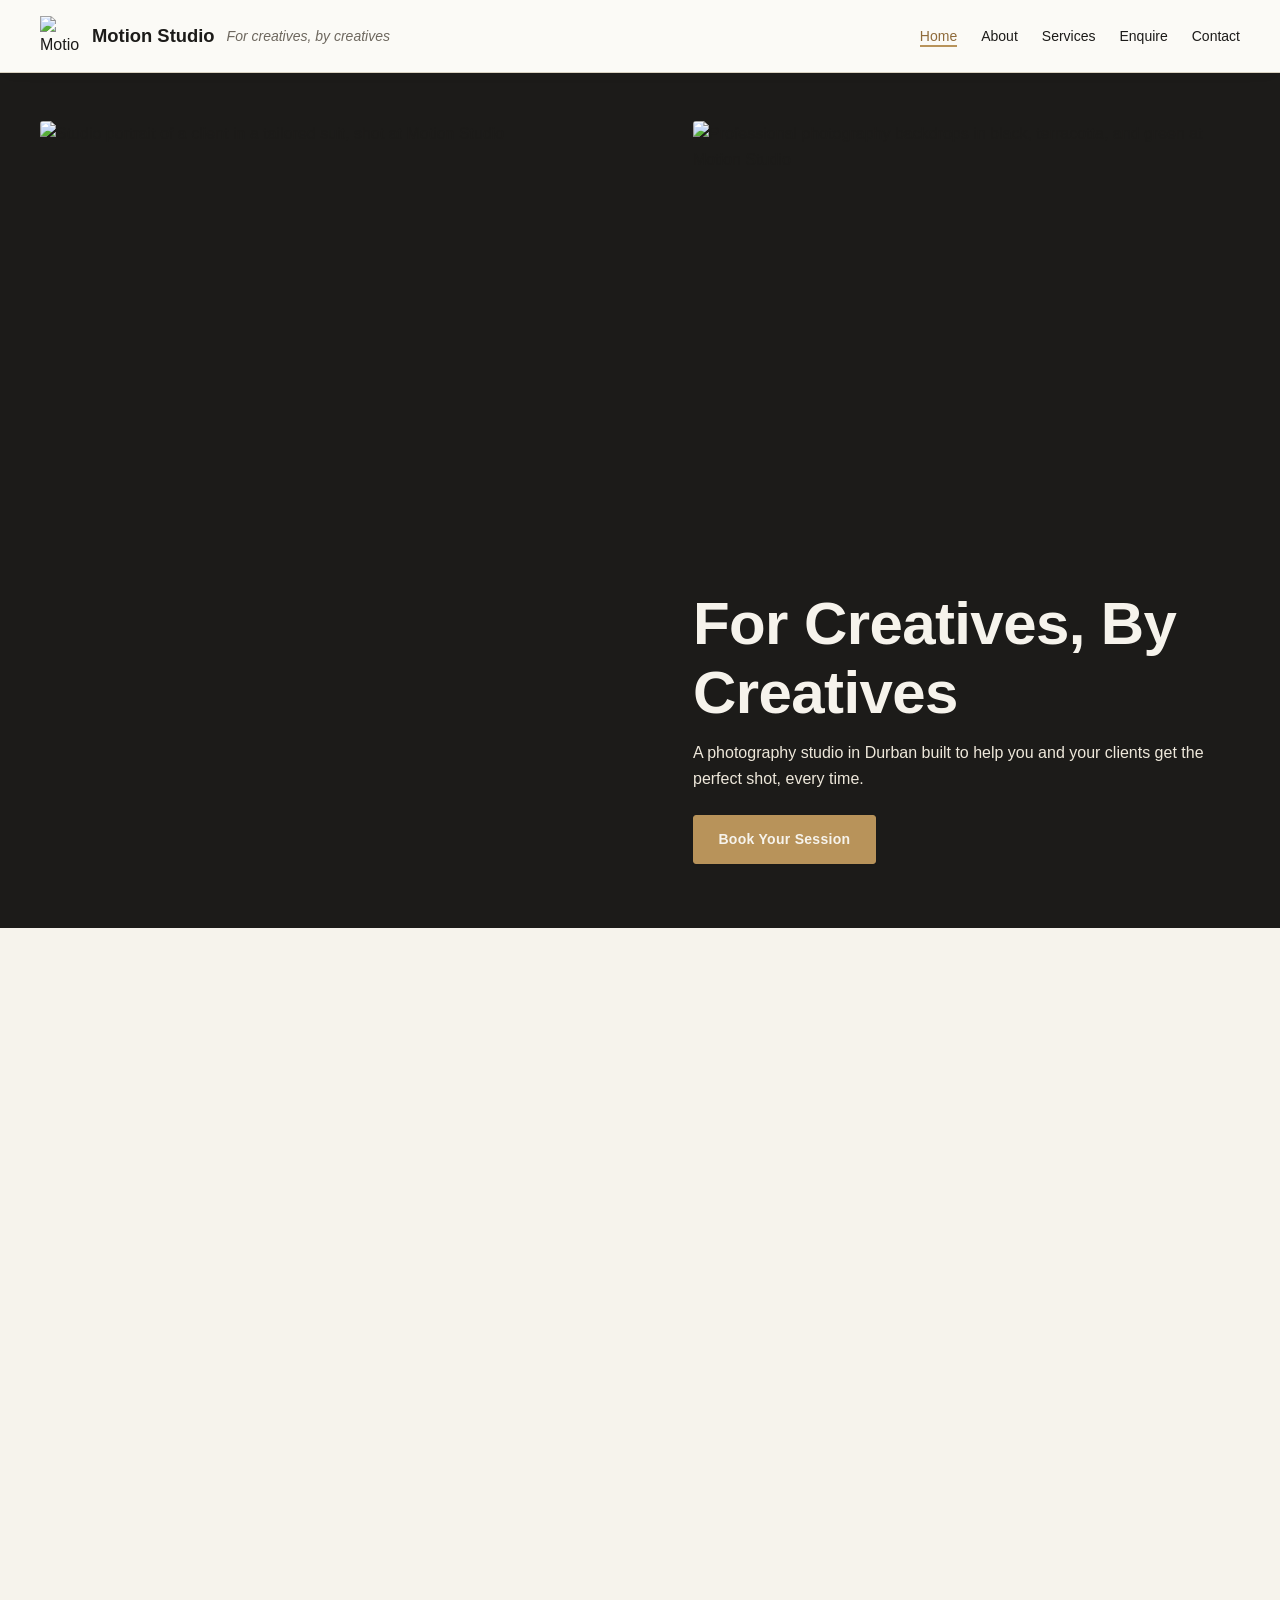
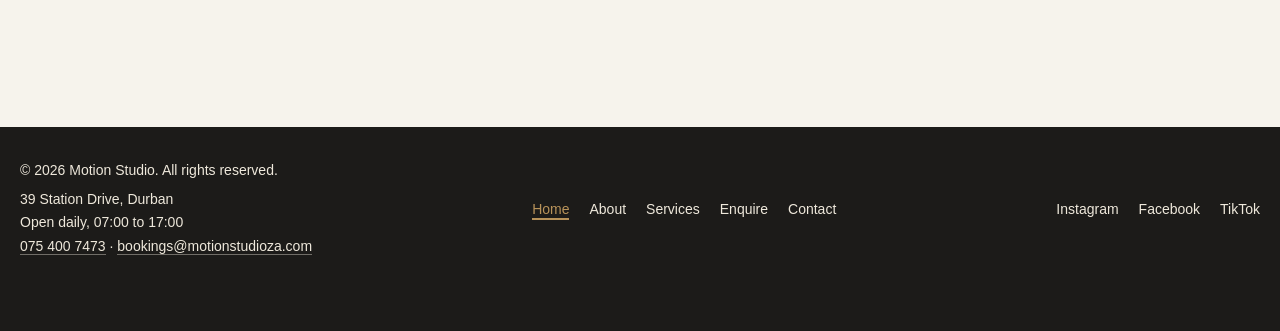
==== index.html @ 0e7d840b "Update all pages with SEO tags, structure and Part 3 features Unique titles and descriptions, canoni" ====
<!DOCTYPE html>
<html lang="en">
<head>
    <meta charset="UTF-8">
    <meta name="viewport" content="width=device-width, initial-scale=1.0">
    <meta http-equiv="Content-Security-Policy" content="default-src 'self'; script-src 'self'; style-src 'self' https://fonts.googleapis.com; font-src https://fonts.gstatic.com; img-src 'self' data: https://*.basemaps.cartocdn.com; connect-src 'self' https://formsubmit.co; form-action 'self' https://formsubmit.co mailto:; base-uri 'self'; object-src 'none'">
    <meta name="referrer" content="strict-origin-when-cross-origin">
    <title>Photography Studio Hire in Durban | Motion Studio</title>
    <meta name="description" content="Motion Studio is a family-run photography studio in Durban. Hire the studio, themed backdrops and lights, or book a full maternity or graduation shoot.">
    <meta name="robots" content="index, follow">
    <meta name="theme-color" content="#1c1b19">
    <link rel="canonical" href="https://YOUR-USERNAME.github.io/motion-studio-website/">
    <link rel="icon" href="images/logo.png" type="image/png">
    <meta property="og:type" content="website">
    <meta property="og:site_name" content="Motion Studio">
    <meta property="og:locale" content="en_ZA">
    <meta property="og:title" content="Photography Studio Hire in Durban | Motion Studio">
    <meta property="og:description" content="Motion Studio is a family-run photography studio in Durban. Hire the studio, themed backdrops and lights, or book a full maternity or graduation shoot.">
    <meta property="og:url" content="https://YOUR-USERNAME.github.io/motion-studio-website/">
    <meta property="og:image" content="https://YOUR-USERNAME.github.io/motion-studio-website/images/portrait-tan-suit-828w.jpg">
    <meta name="twitter:card" content="summary_large_image">
    <meta name="twitter:title" content="Photography Studio Hire in Durban | Motion Studio">
    <meta name="twitter:description" content="Motion Studio is a family-run photography studio in Durban. Hire the studio, themed backdrops and lights, or book a full maternity or graduation shoot.">
    <meta name="twitter:image" content="https://YOUR-USERNAME.github.io/motion-studio-website/images/portrait-tan-suit-828w.jpg">
    <link rel="preconnect" href="https://fonts.googleapis.com">
    <link rel="preconnect" href="https://fonts.gstatic.com" crossorigin>
    <link rel="stylesheet" href="https://fonts.googleapis.com/css2?family=Archivo:wght@500;600;700&family=Work+Sans:wght@400;500;600&display=swap">
    <link rel="preload" as="image" href="images/portrait-tan-suit-480w.jpg" imagesrcset="images/portrait-tan-suit-480w.jpg 480w, images/portrait-tan-suit-828w.jpg 828w" imagesizes="(min-width: 1024px) 45vw, 100vw" fetchpriority="high">
    <link rel="stylesheet" href="css/styles.css">
    <script type="application/ld+json">
{
  "@context": "https://schema.org",
  "@type": "LocalBusiness",
  "name": "Motion Studio",
  "description": "Family-run photography studio in Durban offering studio hire, themed backdrops, lighting, venue hire, podcast set hire, and maternity and graduation photoshoots.",
  "url": "https://YOUR-USERNAME.github.io/motion-studio-website/",
  "image": "https://YOUR-USERNAME.github.io/motion-studio-website/images/portrait-tan-suit-828w.jpg",
  "logo": "https://YOUR-USERNAME.github.io/motion-studio-website/images/logo.png",
  "telephone": "+27754007473",
  "email": "bookings@motionstudioza.com",
  "priceRange": "R800 - R8 600",
  "address": {
    "@type": "PostalAddress",
    "streetAddress": "39 Station Drive",
    "addressLocality": "Durban",
    "addressRegion": "KwaZulu-Natal",
    "addressCountry": "ZA"
  },
  "areaServed": "Durban, KwaZulu-Natal",
  "openingHoursSpecification": [
    {
      "@type": "OpeningHoursSpecification",
      "dayOfWeek": [
        "Monday",
        "Tuesday",
        "Wednesday",
        "Thursday",
        "Friday",
        "Saturday",
        "Sunday"
      ],
      "opens": "07:00",
      "closes": "17:00"
    }
  ],
  "sameAs": [
    "https://www.instagram.com/motion.studioz/",
    "https://www.facebook.com/profile.php?id=61575675421052",
    "https://www.tiktok.com/@naledi.art"
  ]
}
    </script>
</head>
<body>

    <a class="skip-link" href="#main">Skip to main content</a>

    <!-- site header and navigation, shared across all pages -->
    <header>
        <div class="logo">
            <a href="index.html">
                <img src="images/logo.png" width="575" height="1024" alt="Motion Studioz - Content and Creation logo">
            </a>
            <span class="brand-name">Motion Studio</span>
            <p>For creatives, by creatives</p>
        </div>
        <nav id="site-nav" aria-label="Main navigation">
            <ul>
                <li><a href="index.html">Home</a></li>
                <li><a href="about.html">About</a></li>
                <li><a href="services.html">Services</a></li>
                <li><a href="enquiry.html">Enquire</a></li>
                <li><a href="contact.html">Contact</a></li>
            </ul>
        </nav>
    </header>

    <main id="main">
        <!-- hero section -->
        <section class="hero">
            <img src="images/portrait-tan-suit-828w.jpg" srcset="images/portrait-tan-suit-480w.jpg 480w, images/portrait-tan-suit-828w.jpg 828w" sizes="(min-width: 1024px) 45vw, 100vw" width="828" height="988" alt="Studio portrait of a client in a tailored suit, shot at Motion Studio" loading="eager" fetchpriority="high">
            <img src="images/hero-backdrops-828w.jpg" srcset="images/hero-backdrops-480w.jpg 480w, images/hero-backdrops-828w.jpg 828w" sizes="(min-width: 1024px) 40vw, 100vw" width="828" height="546" alt="Professional photography backdrops in black, terracotta, and green at Motion Studio" loading="eager">
            <div class="hero-text">
                <h1>For Creatives, By Creatives</h1>
                <p>A photography studio in Durban built to help you and your clients get the perfect shot, every time.</p>
                <a href="enquiry.html" class="cta-button">Book Your Session</a>
            </div>
        </section>

        <!-- brief introduction -->
        <section class="intro">
            <h2>Welcome to Motion Studio, a Photography Studio in Durban</h2>
            <p>
                Motion Studio is a photography studio offering a fully equipped space for photographers
                and members of the public who want a professional shoot. Our studio includes a white
                backdrop, custom made backdrop scenes and sets, and a host of themed decorated
                backgrounds to choose from. Whether you're a photographer looking for a place to shoot
                your clients, or someone who wants us to organise the whole experience for you, Motion
                Studio has a package to match. Read <a href="about.html">our story</a>, compare our
                <a href="services.html">studio hire and photoshoot packages</a>, or
                <a href="enquiry.html">send us an enquiry</a> to get an instant cost estimate.
            </p>
        </section>

        <!-- why choose motion studio -->
        <section class="why-choose">
            <h2>Why Choose Motion Studio</h2>
            <ul>
                <li>Fully equipped shoot space with white backdrop and themed decorated sets</li>
                <li>Built for photographers and everyday clients — hire the space or book a full package</li>
                <li>Family-run studio with an in-house photographer and editor available</li>
                <li>Professional, creative, and approachable — for creatives, by creatives</li>
            </ul>
        </section>

        <!-- featured packages preview -->
        <section class="services-preview">
            <h2>Featured Packages</h2>
            <ul>
                <li>
                    <h3><a href="services.html#studio-hire">Studio Hire</a></h3>
                    <p>Rent the space and bring your own gear and lights.</p>
                </li>
                <li>
                    <h3><a href="services.html#studio-hire-lights">Studio Hire &amp; Lights</a></h3>
                    <p>Studio space plus professional lighting equipment.</p>
                </li>
                <li>
                    <h3><a href="services.html#venue-hire">Venue Hire</a></h3>
                    <p>Hire the venue for half-day or full-day shoots and events.</p>
                </li>
                <li>
                    <h3><a href="services.html#studio-photographer">Studio Hire with In-House Photographer</a></h3>
                    <p>Full shoot with an in-house photographer and edited photos included.</p>
                </li>
                <li>
                    <h3><a href="services.html#podcast-set">Podcast Set</a></h3>
                    <p>A dedicated set for recording podcasts and video content.</p>
                </li>
                <li>
                    <h3><a href="services.html#maternity-shoot">Maternity Shoot</a></h3>
                    <p>Maternity shoot with dress hire included.</p>
                </li>
                <li>
                    <h3><a href="services.html#graduation-shoot">Graduation Shoot</a></h3>
                    <p>Graduation shoot with graduation jacket included.</p>
                </li>
            </ul>
            <p><a href="services.html">See all packages &rarr;</a></p>
        </section>

        <!-- gallery -->
        <section class="gallery">
            <h2>Gallery</h2>
            <ul>
                <li><a href="images/gallery-celebration-828w.jpg" class="lightbox-link"><img src="images/gallery-celebration-828w.jpg" srcset="images/gallery-celebration-480w.jpg 480w, images/gallery-celebration-828w.jpg 770w" sizes="(min-width: 600px) 25vw, 50vw" width="770" height="1024" alt="Celebration portrait shoot with red backdrop at Motion Studio" loading="lazy"></a></li>
                <li><a href="images/editorial-navy-corset-828w.jpg" class="lightbox-link"><img src="images/editorial-navy-corset-828w.jpg" srcset="images/editorial-navy-corset-480w.jpg 480w, images/editorial-navy-corset-828w.jpg 828w" sizes="(min-width: 600px) 25vw, 50vw" width="828" height="1012" alt="Editorial fashion portrait in a structured navy corset gown at Motion Studio" loading="lazy"></a></li>
                <li><a href="images/maternity-white-gown-828w.jpg" class="lightbox-link"><img src="images/maternity-white-gown-828w.jpg" srcset="images/maternity-white-gown-480w.jpg 480w, images/maternity-white-gown-828w.jpg 828w" sizes="(min-width: 600px) 25vw, 50vw" width="828" height="460" alt="Maternity shoot with a flowing white gown at Motion Studio" loading="lazy"></a></li>
                <li><a href="images/editorial-yellow-gown-828w.jpg" class="lightbox-link"><img src="images/editorial-yellow-gown-828w.jpg" srcset="images/editorial-yellow-gown-480w.jpg 480w, images/editorial-yellow-gown-828w.jpg 828w" sizes="(min-width: 600px) 25vw, 50vw" width="828" height="1005" alt="Editorial portrait in a yellow gown on a styled hay bale set at Motion Studio" loading="lazy"></a></li>
                <li><a href="images/editorial-feather-white-828w.jpg" class="lightbox-link"><img src="images/editorial-feather-white-828w.jpg" srcset="images/editorial-feather-white-480w.jpg 480w, images/editorial-feather-white-828w.jpg 828w" sizes="(min-width: 600px) 25vw, 50vw" width="828" height="1009" alt="Editorial portrait in a beaded and feathered white outfit at Motion Studio" loading="lazy"></a></li>
                <li><a href="images/maternity-pink-top-828w.jpg" class="lightbox-link"><img src="images/maternity-pink-top-828w.jpg" srcset="images/maternity-pink-top-480w.jpg 480w, images/maternity-pink-top-828w.jpg 828w" sizes="(min-width: 600px) 25vw, 50vw" width="828" height="1324" alt="Maternity portrait shoot at Motion Studio" loading="lazy"></a></li>
                <li><a href="images/editorial-fringe-colour-828w.jpg" class="lightbox-link"><img src="images/editorial-fringe-colour-828w.jpg" srcset="images/editorial-fringe-colour-480w.jpg 480w, images/editorial-fringe-colour-828w.jpg 828w" sizes="(min-width: 600px) 25vw, 50vw" width="828" height="950" alt="Editorial portrait with colourful fringe styling at Motion Studio" loading="lazy"></a></li>
                <li><a href="images/editorial-construction-concept-828w.jpg" class="lightbox-link"><img src="images/editorial-construction-concept-828w.jpg" srcset="images/editorial-construction-concept-480w.jpg 480w, images/editorial-construction-concept-828w.jpg 828w" sizes="(min-width: 600px) 25vw, 50vw" width="828" height="1001" alt="Concept portrait shoot with a construction theme at Motion Studio" loading="lazy"></a></li>
                <li><a href="images/client-naledi-art-828w.jpg" class="lightbox-link"><img src="images/client-naledi-art-828w.jpg" srcset="images/client-naledi-art-480w.jpg 480w, images/client-naledi-art-828w.jpg 492w" sizes="(min-width: 600px) 25vw, 50vw" width="492" height="475" alt="Client portfolio cover shoot produced at Motion Studio" loading="lazy"></a></li>
                <li><a href="images/studio-lighting-setup-828w.jpg" class="lightbox-link"><img src="images/studio-lighting-setup-828w.jpg" srcset="images/studio-lighting-setup-480w.jpg 480w, images/studio-lighting-setup-828w.jpg 736w" sizes="(min-width: 600px) 25vw, 50vw" width="736" height="1308" alt="Behind the scenes lighting set-up at Motion Studio" loading="lazy"></a></li>
                <li><a href="images/studio-equipment-828w.jpg" class="lightbox-link"><img src="images/studio-equipment-828w.jpg" srcset="images/studio-equipment-480w.jpg 480w, images/studio-equipment-828w.jpg 828w" sizes="(min-width: 600px) 25vw, 50vw" width="828" height="413" alt="Professional lighting and props set up in the Motion Studio space" loading="lazy"></a></li>
                <li><a href="images/hero-backdrops-828w.jpg" class="lightbox-link"><img src="images/hero-backdrops-828w.jpg" srcset="images/hero-backdrops-480w.jpg 480w, images/hero-backdrops-828w.jpg 828w" sizes="(min-width: 600px) 25vw, 50vw" width="828" height="546" alt="Photography backdrop rolls in the Motion Studio" loading="lazy"></a></li>
                <li><a href="images/hero-wall-828w.jpg" class="lightbox-link"><img src="images/hero-wall-828w.jpg" srcset="images/hero-wall-480w.jpg 480w, images/hero-wall-828w.jpg 828w" sizes="(min-width: 600px) 25vw, 50vw" width="828" height="547" alt="Decorated studio wall with alcoves at Motion Studio" loading="lazy"></a></li>
            </ul>
        </section>
    </main>

    <!-- site footer, shared across all pages -->
    <footer>
        <div class="footer-brand">
            <p>&copy; <span id="year">2026</span> Motion Studio. All rights reserved.</p>
            <address>
                39 Station Drive, Durban<br>
                Open daily, 07:00 to 17:00<br>
                <a href="tel:+27754007473">075 400 7473</a> ·
                <a href="mailto:bookings@motionstudioza.com">bookings@motionstudioza.com</a>
            </address>
        </div>
        <nav aria-label="Footer navigation">
            <ul class="footer-nav">
                <li><a href="index.html">Home</a></li>
                <li><a href="about.html">About</a></li>
                <li><a href="services.html">Services</a></li>
                <li><a href="enquiry.html">Enquire</a></li>
                <li><a href="contact.html">Contact</a></li>
            </ul>
        </nav>
        <ul class="social-links">
            <li><a href="https://www.instagram.com/motion.studioz/" target="_blank" rel="noopener noreferrer">Instagram</a></li>
            <li><a href="https://www.facebook.com/profile.php?id=61575675421052" target="_blank" rel="noopener noreferrer">Facebook</a></li>
            <li><a href="https://www.tiktok.com/@naledi.art?is_from_webapp=1&sender_device=pc" target="_blank" rel="noopener noreferrer">TikTok</a></li>
        </ul>
    </footer>

    <script src="vendor/jquery/jquery-3.7.1.min.js" defer></script>
    <script src="js/main.js" defer></script>
    <script src="js/gallery.js" defer></script>
</body>
</html>
---- css/styles.css ----
/* 
   Motion Studio — stylesheet
   Part 2: base styles, typography, desktop layout, visual styling and
   mobile-first responsive design.

   Design tokens: warm charcoal ink, paper off-white, brass gold accent —
   an editorial, gallery-led look built around the studio's own photography
   rather than decorative chrome.
    */

/* -------------------------------------------------------------------------
   1. Font import
   ------------------------------------------------------------------------- */
/* fonts are now loaded with a <link> in each page head, which avoids the render-blocking @import chain */

/* -------------------------------------------------------------------------
   2. CSS reset
   ------------------------------------------------------------------------- */
*,
*::before,
*::after {
    box-sizing: border-box;
    margin: 0;
    padding: 0;
}

html {
    -webkit-text-size-adjust: 100%;
    scroll-behavior: smooth;
}

img {
    display: block;
    max-width: 100%;
    height: auto;
}

/* <picture> is inline by default, which silently breaks width:100% on the
   <img> inside it (used on the About page studio photo) */
picture {
    display: block;
    width: 100%;
}

ul {
    list-style: none;
}

a {
    color: inherit;
    text-decoration: none;
}

input,
select,
textarea,
button {
    font: inherit;
    color: inherit;
}

/* -------------------------------------------------------------------------
   3. Design tokens
   ------------------------------------------------------------------------- */
:root {
    /* colour */
    --color-ink: #1c1b19;
    --color-ink-soft: #2c2a26;
    --color-paper: #f6f3ec;
    --color-paper-alt: #eee8db;
    --color-paper-white: #fbfaf6;
    --color-gold: #b8935a;
    --color-gold-deep: #8f6b3b;
    --color-line: #d9d2c1;
    --color-muted: #6e685f;

    /* type */
    --font-display: 'Archivo', 'Segoe UI', sans-serif;
    --font-body: 'Work Sans', 'Segoe UI', sans-serif;

    --fs-sm: 0.875rem;
    --fs-base: 1rem;
    --fs-md: 1.15rem;
    --fs-lg: 1.5rem;
    --fs-xl: clamp(1.9rem, 4vw + 1rem, 2.75rem);
    --fs-2xl: clamp(2.4rem, 6vw + 1rem, 3.75rem);

    /* layout */
    --container-width: 72rem;
    --gutter: 1.25rem;
    --section-space: 4.5rem;
    --radius: 3px;
    --transition: 180ms ease;
}

/* -------------------------------------------------------------------------
   4. Base
   ------------------------------------------------------------------------- */
body {
    font-family: var(--font-body);
    font-size: var(--fs-base);
    line-height: 1.6;
    color: var(--color-ink);
    background-color: var(--color-paper);
}

h1, h2, h3, h4 {
    font-family: var(--font-display);
    font-weight: 600;
    line-height: 1.15;
    letter-spacing: -0.01em;
    color: var(--color-ink);
}

h1,
h2 { font-size: var(--fs-xl); }
h3 { font-size: var(--fs-lg); }
h4 { font-size: var(--fs-md); font-weight: 600; }

p { max-width: 62ch; }

.page-heading p { max-width: 55ch; }

/* visible keyboard focus, everywhere */
a:focus-visible,
button:focus-visible,
input:focus-visible,
select:focus-visible,
textarea:focus-visible {
    outline: 2px solid var(--color-gold);
    outline-offset: 3px;
}

@media (prefers-reduced-motion: reduce) {
    html { scroll-behavior: auto; }
    * { transition: none !important; }
}

/* generic section rhythm — alternating paper tones stand in for card
   borders/shadows to keep the page feeling like a printed rate-card,
   not a stack of boxes */
main > section {
    padding: var(--section-space) var(--gutter);
}

/* alternating paper tones for plain sections only — sections that set their
   own background (hero, gallery, page-heading, cta band) are excluded so
   they never get silently overridden just because of where they land in
   the page's section count */
main > section:nth-of-type(even):not(.hero):not(.gallery):not(.page-heading):not(.cta-section) {
    background-color: var(--color-paper-alt);
}

.page-heading,
.hero {
    padding-top: 2.5rem;
}

/* a shared centred content column used inside each full-bleed section */
.intro > *,
.why-choose > *,
.services-preview > *,
.services-browser > *,
.faq > *,
.gallery > h2,
.about-image,
.history,
.mission-vision,
.what-makes-us-different,
.team > *,
.cta-section > *,
.page-heading > *,
.contact-info,
.social-media,
.map,
.contact-form,
.enquiry-layout {
    max-width: var(--container-width);
    margin-left: auto;
    margin-right: auto;
}

/* -------------------------------------------------------------------------
   5. Buttons
   ------------------------------------------------------------------------- */
.cta-button,
button[type="submit"] {
    display: inline-block;
    font-family: var(--font-display);
    font-weight: 600;
    font-size: var(--fs-sm);
    letter-spacing: 0.02em;
    background-color: var(--color-gold);
    color: var(--color-ink);
    border: 1px solid var(--color-gold);
    border-radius: var(--radius);
    padding: 0.85em 1.75em;
    cursor: pointer;
    box-shadow: 0 1px 2px rgba(28, 27, 25, 0.05);
    transition: background-color var(--transition), color var(--transition), border-color var(--transition), box-shadow var(--transition), transform var(--transition);
}

.cta-button:hover,
.cta-button:focus-visible,
button[type="submit"]:hover,
button[type="submit"]:focus-visible {
    background-color: transparent;
    color: var(--color-ink);
    border-color: var(--color-ink);
    box-shadow: 0 10px 20px -12px rgba(28, 27, 25, 0.35);
    transform: translateY(-1px);
}

.cta-button:active,
button[type="submit"]:active {
    background-color: var(--color-gold-deep);
    border-color: var(--color-gold-deep);
    color: var(--color-paper-white);
    box-shadow: none;
    transform: translateY(0);
}

/* -------------------------------------------------------------------------
   6. Header & navigation
   ------------------------------------------------------------------------- */
header {
    position: sticky;
    top: 0;
    z-index: 10;
    display: flex;
    flex-wrap: wrap;
    align-items: center;
    justify-content: space-between;
    gap: 1rem;
    background-color: var(--color-paper-white);
    border-bottom: 1px solid var(--color-line);
    box-shadow: 0 4px 16px -12px rgba(28, 27, 25, 0.35);
    padding: 0.85rem var(--gutter);
}

header .logo {
    display: flex;
    align-items: center;
    gap: 0.75rem;
}

header .logo img {
    width: 2.5rem;
    height: 2.5rem;
    object-fit: contain;
}

header .logo .brand-name {
    font-family: var(--font-display);
    font-size: 1.15rem;
    font-weight: 700;
}

header .logo p {
    display: none;
    font-family: var(--font-body);
    font-size: var(--fs-sm);
    color: var(--color-muted);
    font-style: italic;
}

nav ul {
    display: flex;
    flex-wrap: wrap;
}

nav li {
    margin-left: 1.5rem;
}

nav li:first-child {
    margin-left: 0;
}

nav a {
    position: relative;
    font-size: var(--fs-sm);
    font-weight: 500;
    padding-bottom: 0.2rem;
}

nav a::after {
    content: "";
    position: absolute;
    left: 0;
    right: 100%;
    bottom: 0;
    height: 2px;
    background-color: var(--color-gold);
    transition: right var(--transition);
}

nav a:hover::after,
nav a:focus-visible::after {
    right: 0;
}

/* -------------------------------------------------------------------------
   7. Hero (home page) — asymmetric image collage + message
   ------------------------------------------------------------------------- */
.hero {
    display: grid;
    grid-template-columns: 1fr;
    grid-template-areas:
        "imga"
        "imgb"
        "text";
    gap: 0.75rem;
    background-color: var(--color-ink);
    padding: 1.25rem var(--gutter) 2.5rem;
}

.hero img {
    width: 100%;
    height: 14rem;
    object-fit: cover;
    border-radius: var(--radius);
}

.hero img:first-of-type { grid-area: imga; height: 18rem; }
.hero img:last-of-type  { grid-area: imgb; }

.hero-text { grid-area: text; }

.hero h1,
.hero p,
.hero .cta-button {
    color: var(--color-paper);
}

.hero h1 { font-size: var(--fs-2xl); margin-top: 0.5rem; }
.hero p  { color: var(--color-paper-alt); margin: 0.85rem 0 1.5rem; }



/* -------------------------------------------------------------------------
   8. Intro / why-choose / services-preview (home)
   ------------------------------------------------------------------------- */
.intro h2,
.why-choose h2,
.services-preview h2,
.gallery h2 {
    margin-bottom: 1.25rem;
}

.intro p { color: var(--color-ink-soft); }

.why-choose ul {
    display: grid;
    gap: 1rem;
}

.why-choose li {
    border-left: 3px solid var(--color-gold);
    padding: 0.15rem 0 0.15rem 1rem;
    color: var(--color-ink-soft);
}

.services-preview ul {
    display: grid;
    gap: 1.5rem;
    margin-bottom: 1.5rem;
}

.services-preview li {
    border-top: 1px solid var(--color-line);
    padding-top: 1rem;
}

.services-preview h3 {
    margin-bottom: 0.35rem;
}

.services-preview p,
.services-list p {
    color: var(--color-muted);
}

.services-preview > p a {
    font-weight: 600;
    color: var(--color-gold-deep);
    border-bottom: 1px solid var(--color-gold-deep);
}

/* -------------------------------------------------------------------------
   9. Gallery
   ------------------------------------------------------------------------- */
.gallery {
    background-color: var(--color-ink);
}

.gallery h2 {
    color: var(--color-paper);
}

.gallery ul {
    max-width: var(--container-width);
    margin: 0 auto;
    display: grid;
    grid-template-columns: repeat(2, 1fr);
    grid-auto-flow: dense;
    gap: 0.6rem;
}

.gallery li:first-child {
    grid-column: span 2;
}

.gallery li {
    overflow: hidden;
    border-radius: var(--radius);
}

.gallery img {
    width: 100%;
    height: 12rem;
    object-fit: cover;
    border-radius: var(--radius);
    transition: transform 400ms ease;
}

.gallery li:hover img,
.gallery li:focus-within img {
    transform: scale(1.045);
}

.gallery li:first-child img {
    height: 16rem;
}

/* -------------------------------------------------------------------------
   10. Page heading (inner pages)
   ------------------------------------------------------------------------- */
.page-heading {
    background-color: var(--color-paper-white);
    border-bottom: 1px solid var(--color-line);
}

.page-heading h1 { margin-bottom: 0.75rem; }

/* the shared "centre this column" rule above applies auto margins to every
   direct child, which visually indents any child narrower than the
   container (like this capped-width paragraph) instead of keeping it flush
   with the heading above it — pin it back to the left edge */
.page-heading p  {
    color: var(--color-muted);
    margin-bottom: 1.5rem;
    margin-left: 0;
    margin-right: auto;
}

.page-heading img {
    border-radius: var(--radius);
    width: 100%;
    max-height: 26rem;
    object-fit: cover;
    box-shadow: 0 20px 40px -24px rgba(28, 27, 25, 0.45);
}

/* -------------------------------------------------------------------------
   11. About page
   ------------------------------------------------------------------------- */
.about-image img {
    border-radius: var(--radius);
    height: 18rem;
    object-fit: cover;
    width: 100%;
    box-shadow: 0 24px 48px -28px rgba(28, 27, 25, 0.45);
}

.history, .mission-vision, .what-makes-us-different {
    display: grid;
    gap: 0.75rem;
}

.history p, .mission-vision p, .what-makes-us-different p {
    color: var(--color-ink-soft);
}

.mission-vision h2:nth-of-type(2) { margin-top: 0.75rem; }

.history h2,
.mission-vision h2,
.what-makes-us-different h2,
.team h2,
.contact-details h2,
.social-media h2,
.map h2,
.contact-form h2,
.enquiry-info h2,
.faq h2 { font-size: var(--fs-lg); }

.what-makes-us-different img {
    margin-top: 1rem;
    border-radius: var(--radius);
    height: 18rem;
    object-fit: cover;
    width: 100%;
    box-shadow: 0 24px 48px -28px rgba(28, 27, 25, 0.45);
}

/* "Meet the Team" is a single founder spotlight today — laid out as a
   feature row rather than a small tile so it reads as an intentional
   profile, not a grid item with a mostly-empty row beside it */
.team h2 { margin-bottom: 1.5rem; }

.team ul {
    display: grid;
    gap: 2rem;
}

.team li {
    display: grid;
    gap: 1rem;
    max-width: 22rem;
}

.team img {
    width: 100%;
    height: 16rem;
    object-fit: cover;
    border-radius: var(--radius);
    box-shadow: 0 20px 40px -24px rgba(28, 27, 25, 0.4);
}

.team-bio h3 { margin-bottom: 0.15rem; font-size: var(--fs-md); }
.team-bio p  { color: var(--color-muted); }

/* -------------------------------------------------------------------------
   12. CTA band
   ------------------------------------------------------------------------- */
.cta-section {
    text-align: left;
    background-color: var(--color-ink);
}

.cta-section p {
    color: var(--color-paper);
    font-family: var(--font-display);
    font-size: var(--fs-lg);
    margin-bottom: 1.25rem;
    margin-left: 0;
    margin-right: auto;
    max-width: 30ch;
}

/* -------------------------------------------------------------------------
   13. Services list (services page) — editorial rate-card rows
   ------------------------------------------------------------------------- */
.services-list {
    display: grid;
    gap: 0;
}

/* package cards are built by js/services.js; see the Part 3 section below */


.services-list p strong {
    color: var(--color-ink);
    font-weight: 600;
}


/* -------------------------------------------------------------------------
   14. Forms (enquiry + contact)
   ------------------------------------------------------------------------- */
.enquiry-info img {
    border-radius: var(--radius);
    height: 14rem;
    object-fit: cover;
    width: 100%;
    margin-bottom: 1.25rem;
}

.enquiry-info h2 { margin-bottom: 0.5rem; }
.enquiry-info p  { color: var(--color-ink-soft); }

form {
    display: grid;
    gap: 1.1rem;
    margin-top: 1rem;
}

.enquiry-form { margin-top: 2.5rem; }

label {
    font-family: var(--font-display);
    font-size: var(--fs-sm);
    font-weight: 600;
    margin-bottom: -0.6rem;
}

input,
select,
textarea {
    width: 100%;
    background-color: transparent;
    border: none;
    border-bottom: 1.5px solid var(--color-line);
    padding: 0.6rem 0.1rem;
    font-size: var(--fs-base);
    transition: border-color var(--transition);
}

textarea { resize: vertical; min-height: 6rem; }

input:hover, select:hover, textarea:hover {
    border-color: var(--color-muted);
}

input:focus, select:focus, textarea:focus {
    outline: none;
    border-color: var(--color-gold);
}

form button[type="submit"] {
    justify-self: start;
    margin-top: 0.5rem;
}

/* -------------------------------------------------------------------------
   15. Contact page
   ------------------------------------------------------------------------- */
.contact-info address {
    font-style: normal;
    line-height: 1.9;
    color: var(--color-ink-soft);
}

.contact-photo {
    display: block;
    width: 100%;
    height: 14rem;
    object-fit: cover;
    border-radius: var(--radius);
    margin-top: 1.5rem;
    box-shadow: 0 20px 40px -24px rgba(28, 27, 25, 0.4);
}

.contact-info address a {
    color: var(--color-gold-deep);
    border-bottom: 1px solid var(--color-gold-deep);
}

.social-media h2 { margin-bottom: 1rem; }

.social-media .social-links {
    display: flex;
    gap: 1.5rem;
}

.social-media .social-links a {
    font-weight: 600;
    border-bottom: 1px solid var(--color-ink);
}

.social-media .social-links a:hover,
.social-media .social-links a:focus-visible {
    color: var(--color-gold-deep);
    border-color: var(--color-gold-deep);
}

.map h2 { margin-bottom: 1rem; }

.map iframe {
    width: 100%;
    border-radius: var(--radius);
    border: 1px solid var(--color-line);
}

/* -------------------------------------------------------------------------
   16. Footer
   ------------------------------------------------------------------------- */
footer {
    background-color: var(--color-ink);
    color: var(--color-paper-alt);
    padding: 2rem var(--gutter);
    display: flex;
    flex-wrap: wrap;
    align-items: center;
    justify-content: space-between;
    gap: 1rem;
    font-size: var(--fs-sm);
}

footer .social-links {
    display: flex;
    gap: 1.25rem;
}

footer .social-links a:hover,
footer .social-links a:focus-visible {
    color: var(--color-gold);
}

/* -------------------------------------------------------------------------
   16b. Image focal points
   Every cropped photo on the site (hero, gallery, about, team, enquiry)
   uses object-fit: cover with the browser's default centre crop, which cuts
   faces off on several tall portrait shots. Targeting by the base `src`
   (which stays in the DOM even when a srcset/picture variant is the one
   actually painted) lets one rule follow each photo into every spot it's
   used, instead of re-tuning the crop per component.
   ------------------------------------------------------------------------- */
img[src*="portrait-tan-suit"]              { object-position: 50% 12%; }
img[src*="editorial-navy-corset"]          { object-position: 50% 15%; }
img[src*="editorial-feather-white"]        { object-position: 50% 8%; }
img[src*="editorial-fringe-colour"]        { object-position: 50% 12%; }
img[src*="editorial-yellow-gown"]          { object-position: 62% 14%; }
img[src*="editorial-construction-concept"] { object-position: 50% 28%; }
img[src*="maternity-pink-top"]             { object-position: 50% 14%; }
img[src*="maternity-white-gown"]           { object-position: 50% 18%; }
img[src*="gallery-celebration"]            { object-position: 75% 18%; }
img[src*="client-naledi-art"]              { object-position: 50% 32%; }
img[src*="team-member"]                    { object-position: 50% 12%; }

/* -------------------------------------------------------------------------
   16c. Part 3: accessibility helpers, navigation toggle, motion
   ------------------------------------------------------------------------- */
.skip-link {
    position: absolute;
    left: 0.75rem;
    top: -4rem;
    z-index: 100;
    background-color: var(--color-gold);
    color: var(--color-ink);
    font-weight: 600;
    padding: 0.6rem 1rem;
    border-radius: var(--radius);
    transition: top var(--transition);
}

.skip-link:focus { top: 0.75rem; }

.no-scroll { overflow: hidden; }

.nav-toggle {
    display: none;
    flex-direction: column;
    justify-content: center;
    gap: 5px;
    width: 2.75rem;
    height: 2.75rem;
    padding: 0 0.6rem;
    background: transparent;
    border: 1px solid var(--color-line);
    border-radius: var(--radius);
    cursor: pointer;
}

.nav-toggle span {
    display: block;
    height: 2px;
    background-color: var(--color-ink);
    transition: transform var(--transition), opacity var(--transition);
}

.nav-toggle[aria-expanded="true"] span:nth-child(1) { transform: translateY(7px) rotate(45deg); }
.nav-toggle[aria-expanded="true"] span:nth-child(2) { opacity: 0; }
.nav-toggle[aria-expanded="true"] span:nth-child(3) { transform: translateY(-7px) rotate(-45deg); }

header { transition: box-shadow var(--transition), padding var(--transition); }
header.is-scrolled { box-shadow: 0 8px 22px -12px rgba(28, 27, 25, 0.45); }

nav a[aria-current="page"]::after { right: 0; }
nav a[aria-current="page"] { color: var(--color-gold-deep); }

.intro p a,
.history p a,
.enquiry-info p a,
.contact-note a,
.faq-answer a {
    color: var(--color-gold-deep);
    border-bottom: 1px solid var(--color-gold-deep);
}

.services-preview h3 a:hover,
.services-preview h3 a:focus-visible { color: var(--color-gold-deep); }

@keyframes fade-up {
    from { opacity: 0; transform: translateY(18px); }
    to { opacity: 1; transform: translateY(0); }
}

.hero-text,
.page-heading > * {
    animation: fade-up 650ms ease both;
}

.page-heading > *:nth-child(2) { animation-delay: 90ms; }
.page-heading > *:nth-child(3) { animation-delay: 180ms; }

.reveal {
    opacity: 0;
    transform: translateY(22px);
    transition: opacity 600ms ease, transform 600ms ease;
}

.reveal.is-visible {
    opacity: 1;
    transform: none;
}

.back-to-top {
    position: fixed;
    right: 1rem;
    bottom: 1rem;
    z-index: 20;
    width: 2.75rem;
    height: 2.75rem;
    font-size: 1.25rem;
    line-height: 1;
    background-color: var(--color-ink);
    color: var(--color-paper);
    border: 1px solid var(--color-gold);
    border-radius: 50%;
    cursor: pointer;
    opacity: 0;
    visibility: hidden;
    transform: translateY(10px);
    transition: opacity var(--transition), transform var(--transition), visibility var(--transition), background-color var(--transition);
}

.back-to-top.is-shown { opacity: 1; visibility: visible; transform: none; }
.back-to-top:hover { background-color: var(--color-gold-deep); }

@media (prefers-reduced-motion: reduce) {
    .hero-text,
    .page-heading > * { animation: none; }
    .reveal { opacity: 1; transform: none; }
}

/* -------------------------------------------------------------------------
   16d. Gallery lightbox
   ------------------------------------------------------------------------- */
.gallery li a {
    display: block;
    height: 100%;
    cursor: zoom-in;
}

.lightbox {
    position: fixed;
    inset: 0;
    z-index: 50;
    display: flex;
    align-items: center;
    justify-content: center;
    background-color: rgba(18, 17, 15, 0.94);
    opacity: 0;
    transition: opacity 220ms ease;
}

.lightbox[hidden] { display: none; }
.lightbox.is-open { opacity: 1; }

.lightbox-figure {
    max-width: min(90vw, 56rem);
    max-height: 92vh;
    display: grid;
    gap: 0.75rem;
    justify-items: center;
    transform: scale(0.96);
    transition: transform 220ms ease;
}

.lightbox.is-open .lightbox-figure { transform: scale(1); }

.lightbox-image {
    max-width: 100%;
    max-height: 78vh;
    width: auto;
    height: auto;
    object-fit: contain;
    border-radius: var(--radius);
}

.lightbox-caption {
    color: var(--color-paper-alt);
    font-size: var(--fs-sm);
    text-align: center;
    max-width: 60ch;
}

.lightbox-close,
.lightbox-nav {
    position: absolute;
    display: grid;
    place-items: center;
    width: 3rem;
    height: 3rem;
    font-size: 2rem;
    line-height: 1;
    background-color: rgba(251, 250, 246, 0.1);
    color: var(--color-paper);
    border: 1px solid rgba(251, 250, 246, 0.3);
    border-radius: 50%;
    cursor: pointer;
    transition: background-color var(--transition);
}

.lightbox-close:hover,
.lightbox-nav:hover { background-color: var(--color-gold-deep); }

.lightbox-close { top: 1rem; right: 1rem; }
.lightbox-prev { left: 0.75rem; }
.lightbox-next { right: 0.75rem; }

/* -------------------------------------------------------------------------
   16e. Services: search, tabs, cards, dialog, FAQ accordion
   ------------------------------------------------------------------------- */
.package-controls {
    display: grid;
    gap: 1rem;
    margin-bottom: 1.5rem;
}

.package-controls label { display: block; margin-bottom: 0.2rem; }

.package-controls select,
.package-controls input { border: 1.5px solid var(--color-line); padding: 0.65rem 0.75rem; background-color: var(--color-paper-white); }

.package-tabs {
    display: flex;
    flex-wrap: wrap;
    gap: 0.5rem;
    margin-bottom: 1rem;
}

.package-tabs [role="tab"],
.details-button {
    font-family: var(--font-display);
    font-weight: 600;
    font-size: var(--fs-sm);
    background-color: transparent;
    color: var(--color-ink);
    border: 1px solid var(--color-ink);
    border-radius: var(--radius);
    padding: 0.7em 1.3em;
    min-height: 2.75rem;
    cursor: pointer;
    transition: background-color var(--transition), color var(--transition);
}

.package-tabs [role="tab"]:hover,
.details-button:hover { background-color: var(--color-paper-alt); }

.package-tabs [role="tab"][aria-selected="true"] {
    background-color: var(--color-ink);
    color: var(--color-paper);
}

.result-count {
    font-size: var(--fs-sm);
    color: var(--color-muted);
    margin-bottom: 0.5rem;
}

.package-card {
    border-top: 1px solid var(--color-line);
    padding: 1.75rem 0;
    display: grid;
    gap: 0.4rem;
    transition: background-color 400ms ease;
    animation: fade-up 450ms ease both;
}

.package-card:last-child { border-bottom: 1px solid var(--color-line); }
.package-card h2 { font-size: var(--fs-md); }
.package-card.is-highlighted { background-color: rgba(184, 147, 90, 0.18); }

.package-actions {
    display: flex;
    flex-wrap: wrap;
    gap: 0.75rem;
    margin-top: 0.5rem;
}

.empty-state,
.error-state,
.loading-note {
    padding: 1.5rem 0;
    color: var(--color-muted);
}

.empty-state .details-button,
.error-state .details-button { margin-top: 0.75rem; }

.package-dialog {
    width: min(92vw, 34rem);
    margin: auto;
    padding: 2rem 1.75rem;
    border: 1px solid var(--color-line);
    border-radius: var(--radius);
    background-color: var(--color-paper-white);
    color: var(--color-ink);
    box-shadow: 0 30px 60px -20px rgba(28, 27, 25, 0.6);
}

.package-dialog[open] { animation: dialog-in 240ms ease both; }
.package-dialog::backdrop { background-color: rgba(18, 17, 15, 0.7); }

@keyframes dialog-in {
    from { opacity: 0; transform: translateY(14px) scale(0.98); }
    to { opacity: 1; transform: none; }
}

.package-dialog h2 { font-size: var(--fs-lg); margin-bottom: 0.5rem; }
.package-dialog h3 { font-size: var(--fs-md); margin: 1rem 0 0.4rem; }
.package-dialog p { margin-bottom: 0.4rem; }
.package-dialog .cta-button { margin-top: 1.25rem; }

.dialog-category {
    font-size: var(--fs-sm);
    color: var(--color-gold-deep);
    font-weight: 600;
    text-transform: uppercase;
    letter-spacing: 0.06em;
}

.dialog-includes { margin-bottom: 0.75rem; }

.dialog-includes li {
    border-left: 3px solid var(--color-gold);
    padding-left: 0.75rem;
    margin-bottom: 0.4rem;
}

.dialog-close {
    position: absolute;
    top: 0.6rem;
    right: 0.6rem;
    width: 2.5rem;
    height: 2.5rem;
    font-size: 1.6rem;
    line-height: 1;
    background: transparent;
    border: none;
    cursor: pointer;
}

.faq h2 { margin-bottom: 1.25rem; }

.faq-item { border-top: 1px solid var(--color-line); }
.faq-item:last-child { border-bottom: 1px solid var(--color-line); }
.faq-item h3 { font-size: var(--fs-base); }

.faq-question {
    position: relative;
    width: 100%;
    text-align: left;
    background: transparent;
    border: none;
    font-family: var(--font-display);
    font-weight: 600;
    font-size: var(--fs-md);
    padding: 1.1rem 2.5rem 1.1rem 0;
    min-height: 2.75rem;
    cursor: pointer;
}

.faq-question::after {
    content: "+";
    position: absolute;
    right: 0.25rem;
    top: 50%;
    transform: translateY(-50%);
    font-size: 1.5rem;
    color: var(--color-gold-deep);
    transition: transform var(--transition);
}

.faq-question[aria-expanded="true"]::after { content: "\2212"; }

.js .faq-answer {
    display: grid;
    grid-template-rows: 0fr;
    visibility: hidden;
    transition: grid-template-rows 260ms ease, visibility 0s linear 260ms;
}

.js .faq-item.is-open .faq-answer {
    grid-template-rows: 1fr;
    visibility: visible;
    transition-delay: 0s;
}

.js .faq-answer > div { overflow: hidden; }
.faq-answer p { color: var(--color-ink-soft); padding-bottom: 1.1rem; }

/* -------------------------------------------------------------------------
   16f. Forms: errors, panels, honeypot
   ------------------------------------------------------------------------- */
.field-error {
    color: #a3281c;
    font-size: var(--fs-sm);
    margin-top: -0.7rem;
    min-height: 0;
}

.field-error:empty { display: none; }

input.is-invalid,
select.is-invalid,
textarea.is-invalid { border-color: #a3281c; }

.check-row {
    display: flex;
    align-items: flex-start;
    gap: 0.6rem;
}

.check-row[hidden] { display: none; }

.check-row input {
    width: 1.2rem;
    height: 1.2rem;
    flex-shrink: 0;
    margin-top: 0.2rem;
    accent-color: var(--color-gold-deep);
}

.check-row label { margin-bottom: 0; font-weight: 500; }

.hp-field {
    position: absolute;
    left: -9999px;
    width: 1px;
    height: 1px;
    overflow: hidden;
}

.form-status {
    color: #a3281c;
    font-weight: 600;
    font-size: var(--fs-sm);
}

.form-status:empty { display: none; }

.live-estimate {
    font-family: var(--font-display);
    font-weight: 600;
    color: var(--color-gold-deep);
}

.live-estimate:empty { display: none; }

.char-count {
    font-size: var(--fs-sm);
    color: var(--color-muted);
    margin-top: -0.7rem;
    text-align: right;
}

.char-count.is-near { color: #a3281c; }

.response-panel {
    margin-top: 2rem;
    padding: 1.5rem;
    background-color: var(--color-paper-white);
    border: 1px solid var(--color-line);
    border-left: 4px solid var(--color-gold);
    border-radius: var(--radius);
    animation: fade-up 450ms ease both;
}

.response-panel[hidden] { display: none; }
.response-panel h2 { font-size: var(--fs-lg); margin-bottom: 0.5rem; }
.response-panel p { margin-bottom: 0.75rem; }
.response-panel:focus { outline: none; }

.quote-table {
    width: 100%;
    border-collapse: collapse;
    margin: 0.75rem 0 1rem;
    font-size: var(--fs-sm);
}

.quote-table td {
    padding: 0.6rem 0;
    border-bottom: 1px solid var(--color-line);
}

.quote-table td:last-child { text-align: right; white-space: nowrap; padding-left: 1rem; }
.quote-total td { font-weight: 700; font-size: var(--fs-base); }

.availability { font-weight: 600; }
.availability.ok { color: #2f6b3a; }
.availability.taken { color: #a3281c; }

.send-status { font-size: var(--fs-sm); color: var(--color-muted); }
.send-status.ok { color: #2f6b3a; font-weight: 600; }
.send-status.fail { color: #a3281c; font-weight: 600; }
.send-status a { text-decoration: underline; }

.email-box {
    background-color: var(--color-paper);
    border: 1px solid var(--color-line);
    border-radius: var(--radius);
    padding: 1rem;
    margin-bottom: 1rem;
}

.email-box p { margin-bottom: 0.4rem; font-weight: 600; max-width: none; }

.email-box pre {
    font-family: var(--font-body);
    font-size: var(--fs-sm);
    white-space: pre-wrap;
    word-break: break-word;
    margin-top: 0.75rem;
}

/* -------------------------------------------------------------------------
   16g. Interactive map
   ------------------------------------------------------------------------- */
.map-locations {
    display: flex;
    flex-wrap: wrap;
    gap: 0.5rem;
    margin-bottom: 1rem;
}

.map-locations .details-button[aria-pressed="true"] {
    background-color: var(--color-ink);
    color: var(--color-paper);
}

.map-canvas {
    height: 22rem;
    border: 1px solid var(--color-line);
    border-radius: var(--radius);
    background-color: var(--color-paper-alt);
    z-index: 0;
}

.map-canvas .map-error,
.map-canvas noscript p { padding: 1rem; }

.map-credit {
    font-size: var(--fs-sm);
    color: var(--color-muted);
    margin-top: 0.5rem;
}

.contact-note { margin-top: 1rem; color: var(--color-ink-soft); }

/* -------------------------------------------------------------------------
   16h. Footer additions
   ------------------------------------------------------------------------- */
footer { padding-bottom: 4.5rem; }

.footer-brand address {
    font-style: normal;
    margin-top: 0.4rem;
    line-height: 1.7;
}

.footer-brand a { border-bottom: 1px solid rgba(238, 232, 219, 0.4); }
.footer-brand a:hover { color: var(--color-gold); }

footer nav ul { gap: 0; }
footer nav li { margin-left: 1.25rem; }
footer nav li:first-child { margin-left: 0; }
footer nav a[aria-current="page"] { color: var(--color-gold); }

/* =========================================================================
   17. Responsive design — mobile-first breakpoints
   ========================================================================= */

/* ---- Mobile only: collapsible navigation (below 600px) ------------------ */
@media (max-width: 37.49em) {
    .js .nav-toggle { display: flex; }

    .js header nav {
        display: none;
        flex-basis: 100%;
        order: 3;
    }

    .js header nav.is-open { display: block; animation: fade-up 220ms ease both; }

    .js header nav ul { flex-direction: column; }
    .js header nav li { margin-left: 0; border-top: 1px solid var(--color-line); }
    .js header nav a { display: block; padding: 0.85rem 0; font-size: var(--fs-base); }
    .js header nav a::after { display: none; }

    footer nav ul { flex-wrap: wrap; row-gap: 0.5rem; }
}

/* ---- Tablet: 600px and up ---------------------------------------------- */
@media (min-width: 37.5em) {
    header .logo p { display: block; }

    .hero {
        grid-template-columns: repeat(2, 1fr);
        grid-template-areas:
            "imga imgb"
            "imga text";
        padding: 2rem var(--gutter) 3rem;
    }

    .hero img:first-of-type { height: 100%; }

    .why-choose ul {
        grid-template-columns: repeat(2, 1fr);
    }

    .package-controls { grid-template-columns: 2fr 1fr; align-items: end; }

    .package-card {
        grid-template-columns: 1fr 1fr;
        grid-template-areas:
            "name price"
            "blurb duration"
            "actions .";
        align-items: start;
        column-gap: 2rem;
    }

    .package-card h2 { grid-area: name; }
    .package-card .package-blurb { grid-area: blurb; }
    .package-card > p:nth-of-type(2) { grid-area: price; }
    .package-card > p:nth-of-type(3) { grid-area: duration; }
    .package-card .package-actions { grid-area: actions; }

    .map-canvas { height: 26rem; }

    .gallery ul {
        grid-template-columns: repeat(4, 1fr);
        grid-auto-rows: 10rem;
    }

    .gallery li:first-child { grid-column: span 2; grid-row: span 2; }
    .gallery img { height: 100%; }

    /* founder spotlight: image beside the bio instead of stacked above it */
    .team li {
        display: flex;
        align-items: center;
        gap: 2rem;
        max-width: 34rem;
    }

    .team img {
        width: 12rem;
        height: 12rem;
        flex-shrink: 0;
    }

    .team-bio { flex: 1; }
}

/* ---- Desktop: 1024px and up -------------------------------------------- */
@media (min-width: 64em) {
    :root { --section-space: 6rem; }

    header { padding: 1rem 2.5rem; }

    main > section { padding-left: 2.5rem; padding-right: 2.5rem; }

    .hero {
        grid-template-columns: 1.1fr 1fr;
        grid-template-rows: minmax(9rem, 1fr) minmax(12rem, 1fr);
        grid-template-areas:
            "imga imgb"
            "imga text";
        min-height: 30rem;
        padding: 3rem 2.5rem 3.5rem;
        column-gap: 1.5rem;
    }

    .hero img:first-of-type { height: 100%; }
    .hero img:last-of-type { height: 100%; align-self: end; }
    .hero-text { align-self: end; padding-bottom: 0.5rem; }
    .hero h1 { font-size: var(--fs-2xl); }

    .services-preview ul {
        grid-template-columns: repeat(2, 1fr);
        column-gap: 2.5rem;
    }

    .about-image img { height: 24rem; }
    .what-makes-us-different img { height: 22rem; }

    .team li {
        gap: 2.5rem;
        max-width: 40rem;
    }

    .team img {
        width: 14rem;
        height: 14rem;
    }

    .team-bio { flex: 1; }

    .enquiry-layout {
        display: flex;
        align-items: flex-start;
        gap: 3.5rem;
    }

    .enquiry-info, .enquiry-form { flex: 1; }
    .enquiry-form { margin-top: 0; }

    .social-media, .contact-form {
        max-width: 40rem;
    }

    .contact-info {
        display: flex;
        align-items: center;
        gap: 3rem;
    }

    .contact-info .contact-details { flex: 1; max-width: 28rem; }
    .contact-info .contact-photo { flex: 1; margin-top: 0; height: 20rem; }

    .response-panel { max-width: 40rem; }
    .map-canvas { height: 30rem; }
}
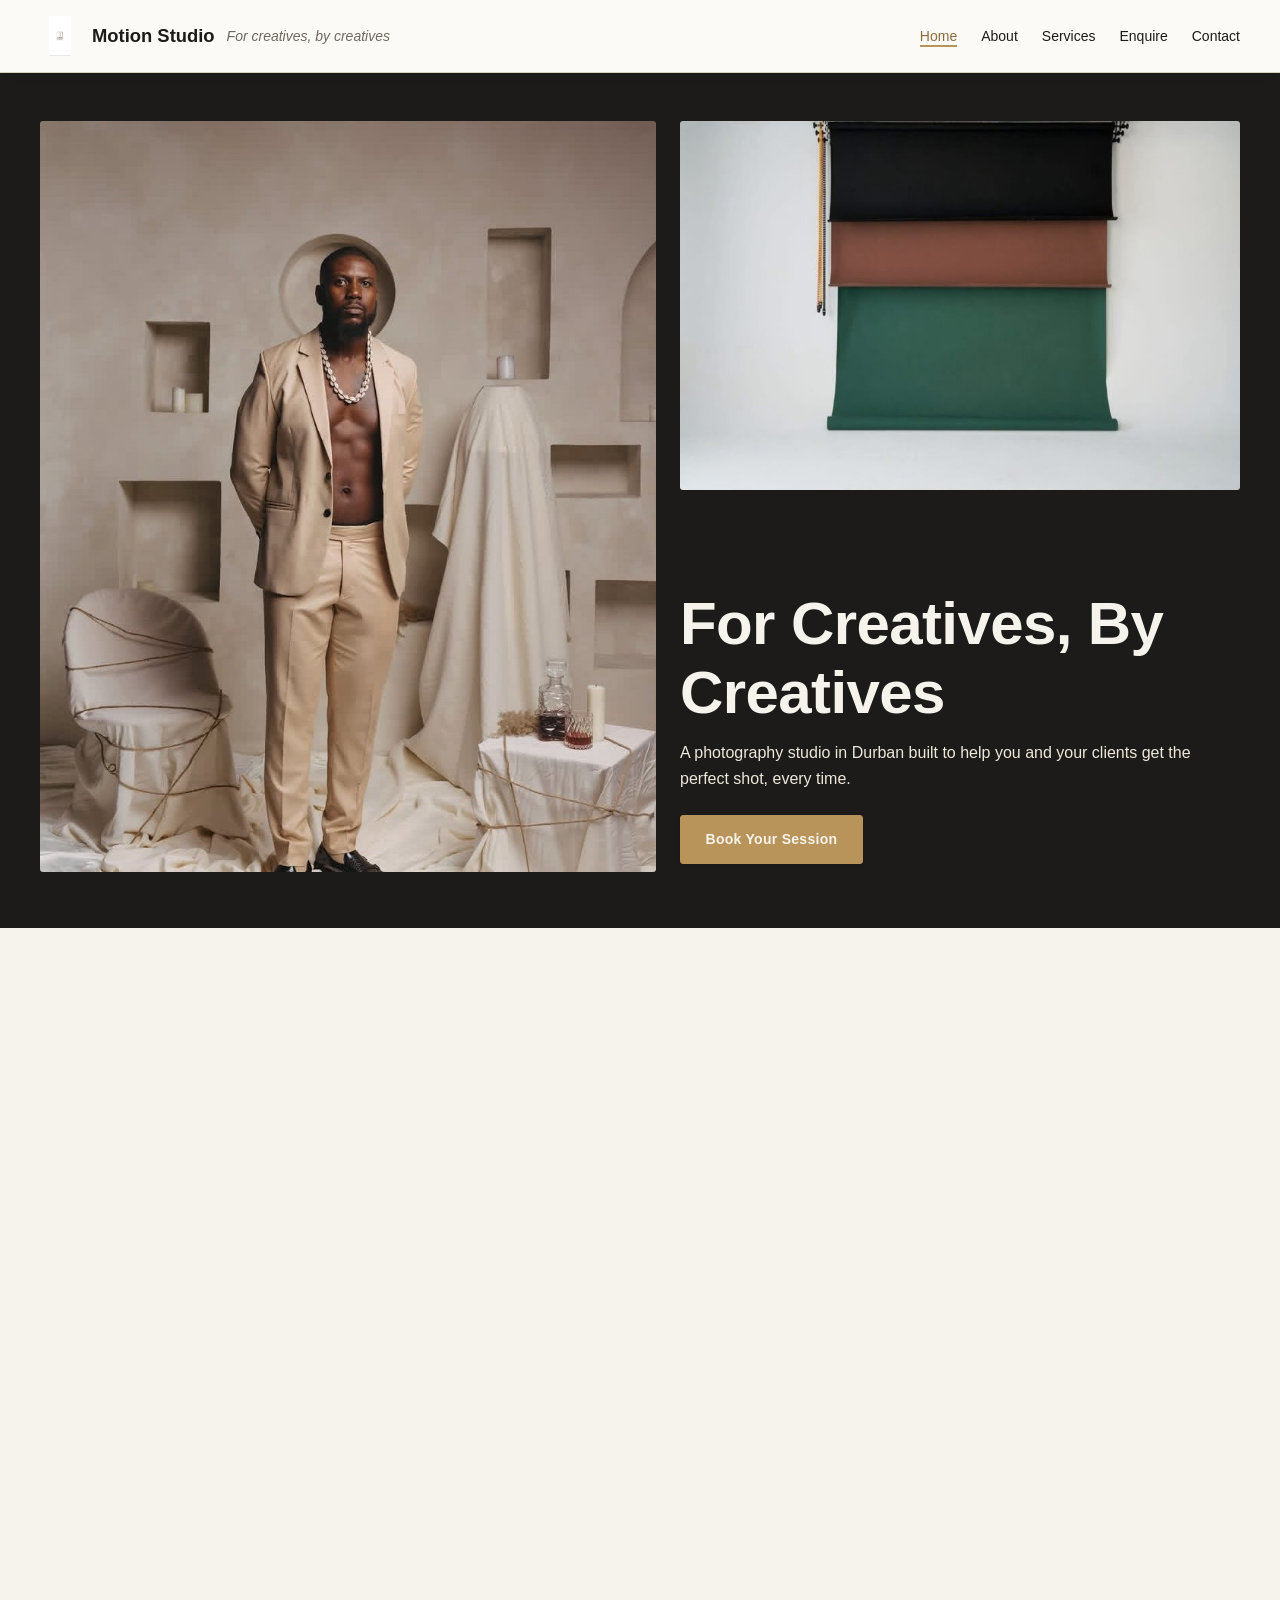
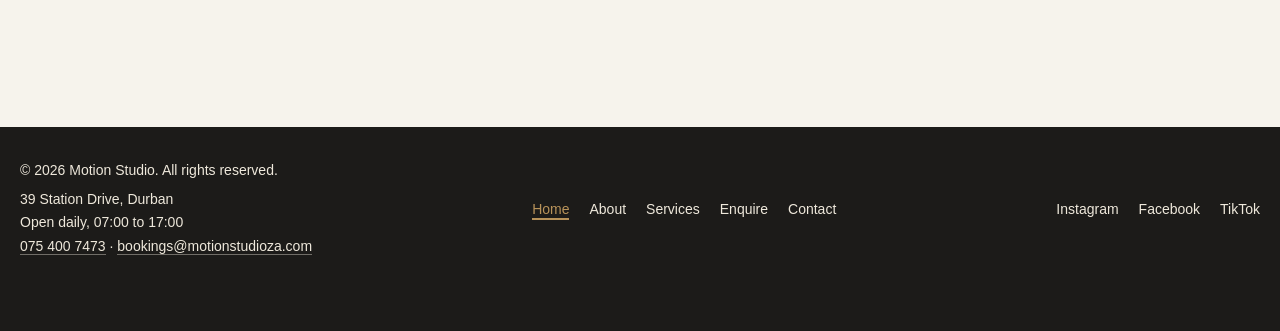
==== commit 29e82cd0: "Set live site URL in canonical links, sitemap, robots.txt and structured data Replaces the placehold" ====
--- a/index.html
+++ b/index.html
@@ -9,19 +9,19 @@
     <meta name="description" content="Motion Studio is a family-run photography studio in Durban. Hire the studio, themed backdrops and lights, or book a full maternity or graduation shoot.">
     <meta name="robots" content="index, follow">
     <meta name="theme-color" content="#1c1b19">
-    <link rel="canonical" href="https://YOUR-USERNAME.github.io/motion-studio-website/">
+    <link rel="canonical" href="https://khetheloz.github.io/Full-Motion-studio-website-2/">
     <link rel="icon" href="images/logo.png" type="image/png">
     <meta property="og:type" content="website">
     <meta property="og:site_name" content="Motion Studio">
     <meta property="og:locale" content="en_ZA">
     <meta property="og:title" content="Photography Studio Hire in Durban | Motion Studio">
     <meta property="og:description" content="Motion Studio is a family-run photography studio in Durban. Hire the studio, themed backdrops and lights, or book a full maternity or graduation shoot.">
-    <meta property="og:url" content="https://YOUR-USERNAME.github.io/motion-studio-website/">
-    <meta property="og:image" content="https://YOUR-USERNAME.github.io/motion-studio-website/images/portrait-tan-suit-828w.jpg">
+    <meta property="og:url" content="https://khetheloz.github.io/Full-Motion-studio-website-2/">
+    <meta property="og:image" content="https://khetheloz.github.io/Full-Motion-studio-website-2/images/portrait-tan-suit-828w.jpg">
     <meta name="twitter:card" content="summary_large_image">
     <meta name="twitter:title" content="Photography Studio Hire in Durban | Motion Studio">
     <meta name="twitter:description" content="Motion Studio is a family-run photography studio in Durban. Hire the studio, themed backdrops and lights, or book a full maternity or graduation shoot.">
-    <meta name="twitter:image" content="https://YOUR-USERNAME.github.io/motion-studio-website/images/portrait-tan-suit-828w.jpg">
+    <meta name="twitter:image" content="https://khetheloz.github.io/Full-Motion-studio-website-2/images/portrait-tan-suit-828w.jpg">
     <link rel="preconnect" href="https://fonts.googleapis.com">
     <link rel="preconnect" href="https://fonts.gstatic.com" crossorigin>
     <link rel="stylesheet" href="https://fonts.googleapis.com/css2?family=Archivo:wght@500;600;700&family=Work+Sans:wght@400;500;600&display=swap">
@@ -33,9 +33,9 @@
   "@type": "LocalBusiness",
   "name": "Motion Studio",
   "description": "Family-run photography studio in Durban offering studio hire, themed backdrops, lighting, venue hire, podcast set hire, and maternity and graduation photoshoots.",
-  "url": "https://YOUR-USERNAME.github.io/motion-studio-website/",
-  "image": "https://YOUR-USERNAME.github.io/motion-studio-website/images/portrait-tan-suit-828w.jpg",
-  "logo": "https://YOUR-USERNAME.github.io/motion-studio-website/images/logo.png",
+  "url": "https://khetheloz.github.io/Full-Motion-studio-website-2/",
+  "image": "https://khetheloz.github.io/Full-Motion-studio-website-2/images/portrait-tan-suit-828w.jpg",
+  "logo": "https://khetheloz.github.io/Full-Motion-studio-website-2/images/logo.png",
   "telephone": "+27754007473",
   "email": "bookings@motionstudioza.com",
   "priceRange": "R800 - R8 600",
